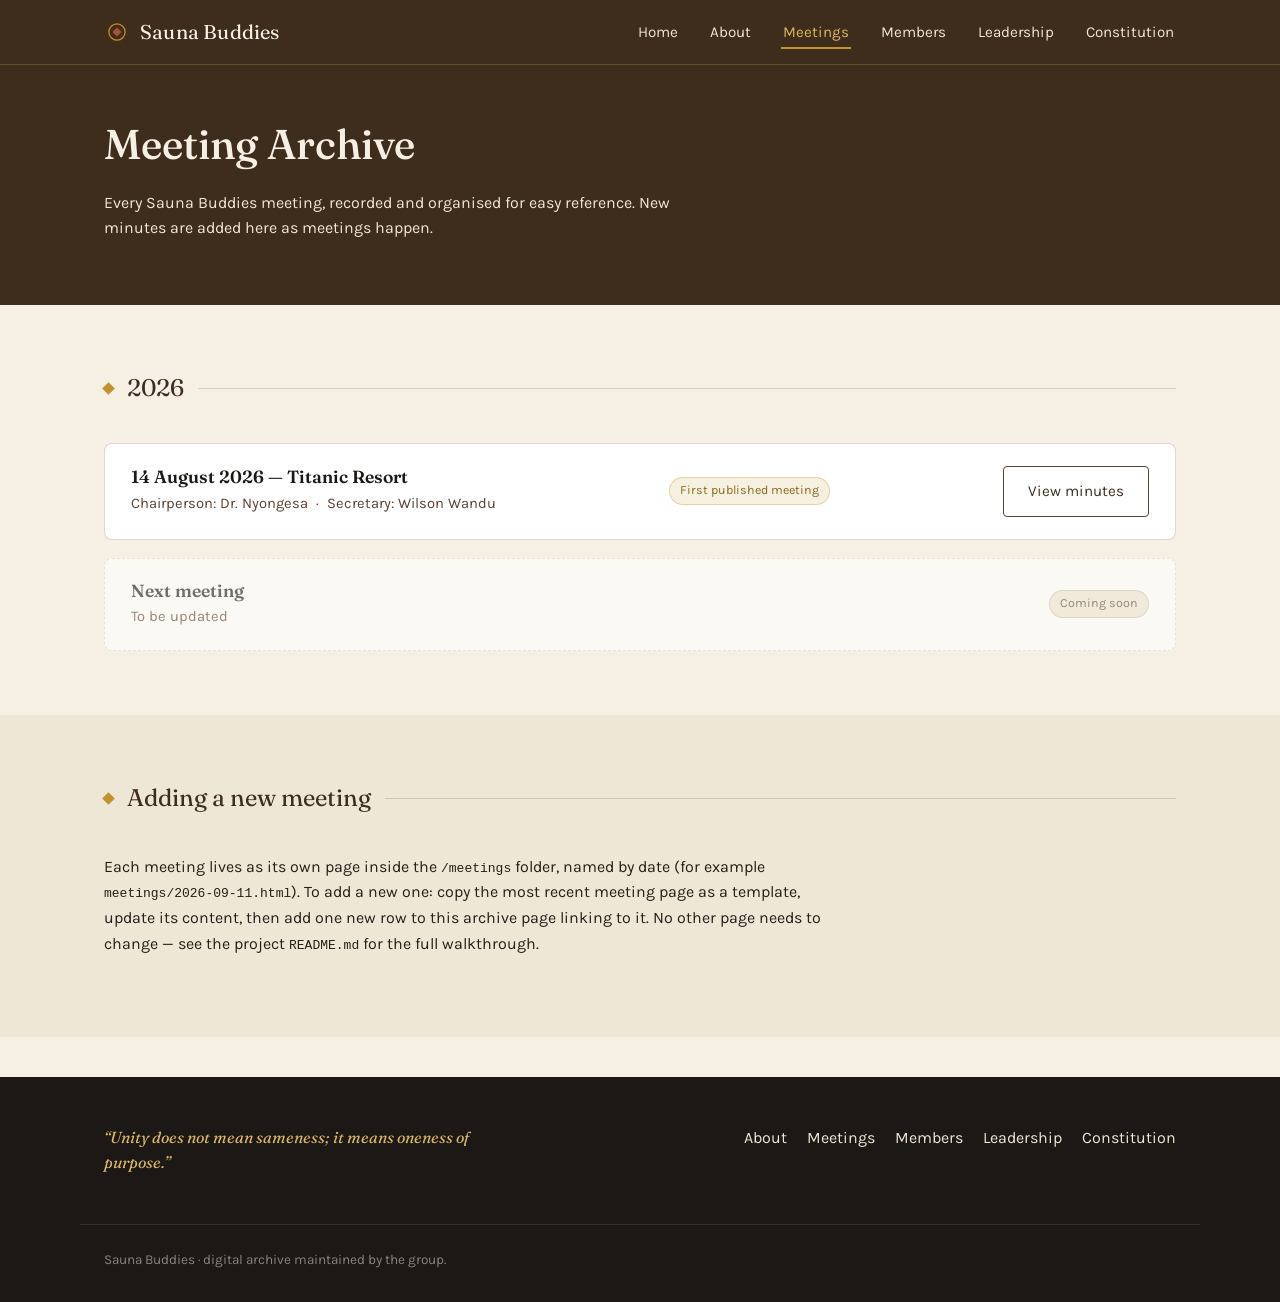
==== meetings.html @ 8da0b1af "Add files via upload" ====
<!DOCTYPE html>
<html lang="en">
<head>
<meta charset="UTF-8">
<meta name="viewport" content="width=device-width, initial-scale=1.0">
<title>Meetings — Sauna Buddies</title>
<meta name="description" content="Archive of Sauna Buddies meeting minutes, starting with 14 August 2026.">
<link rel="icon" type="image/svg+xml" href="assets/favicon.svg">
<link rel="preconnect" href="https://fonts.googleapis.com">
<link rel="preconnect" href="https://fonts.gstatic.com" crossorigin>
<link href="https://fonts.googleapis.com/css2?family=Fraunces:opsz,wght@9..144,500;9..144,600&family=Karla:wght@400;500;700&display=swap" rel="stylesheet">
<link rel="stylesheet" href="css/style.css">
</head>
<body>

<header class="site-header">
  <nav class="nav">
    <a class="nav-brand" href="index.html">
      <svg class="nav-mark" viewBox="0 0 64 64" aria-hidden="true">
        <rect width="64" height="64" rx="10" fill="#3E2C1C"/>
        <circle cx="32" cy="32" r="20" fill="none" stroke="#C0932F" stroke-width="3"/>
        <rect x="24" y="24" width="16" height="16" transform="rotate(45 32 32)" fill="#A85332"/>
      </svg>
      Sauna Buddies
    </a>
    <button class="nav-toggle" aria-label="Toggle navigation" aria-expanded="false">Menu</button>
    <ul class="nav-links">
      <li><a href="index.html">Home</a></li>
      <li><a href="about.html">About</a></li>
      <li><a href="meetings.html" aria-current="page">Meetings</a></li>
      <li><a href="members.html">Members</a></li>
      <li><a href="leadership.html">Leadership</a></li>
      <li><a href="constitution.html">Constitution</a></li>
    </ul>
  </nav>
</header>

<main>
  <div class="page-header">
    <div class="container">
      <h1>Meeting Archive</h1>
      <p>Every Sauna Buddies meeting, recorded and organised for easy reference. New minutes are added here as meetings happen.</p>
    </div>
  </div>

  <section>
    <div class="container">
      <div class="section-divider"><span class="diamond"></span><span class="section-label">2026</span><span class="rule"></span></div>
      <div class="meeting-list">
        <div class="meeting-row">
          <div class="meeting-info">
            <h3>14 August 2026 &mdash; Titanic Resort</h3>
            <p>Chairperson: Dr. Nyongesa &nbsp;&middot;&nbsp; Secretary: Wilson Wandu</p>
          </div>
          <span class="tag tag-gold">First published meeting</span>
          <a class="btn btn-outline-dark" href="meetings/2026-08-14.html">View minutes</a>
        </div>

        <div class="meeting-row meeting-row-placeholder">
          <div class="meeting-info">
            <h3>Next meeting</h3>
            <p>To be updated</p>
          </div>
          <span class="tag">Coming soon</span>
        </div>
      </div>
    </div>
  </section>

  <section class="on-dim">
    <div class="container">
      <div class="section-divider"><span class="diamond"></span><span class="section-label">Adding a new meeting</span><span class="rule"></span></div>
      <p>Each meeting lives as its own page inside the <code>/meetings</code> folder, named by date (for example <code>meetings/2026-09-11.html</code>). To add a new one: copy the most recent meeting page as a template, update its content, then add one new row to this archive page linking to it. No other page needs to change &mdash; see the project <code>README.md</code> for the full walkthrough.</p>
    </div>
  </section>
</main>

<footer class="site-footer">
  <div class="container footer-inner">
    <p class="footer-quote">&ldquo;Unity does not mean sameness; it means oneness of purpose.&rdquo;</p>
    <ul class="footer-links">
      <li><a href="about.html">About</a></li>
      <li><a href="meetings.html">Meetings</a></li>
      <li><a href="members.html">Members</a></li>
      <li><a href="leadership.html">Leadership</a></li>
      <li><a href="constitution.html">Constitution</a></li>
    </ul>
  </div>
  <div class="container footer-fine">Sauna Buddies &middot; digital archive maintained by the group.</div>
</footer>

<script src="js/main.js"></script>
</body>
</html>
---- css/style.css ----
/* =========================================================
   Sauna Buddies — Design System
   Palette: earthy brown, charcoal, ochre gold, terracotta,
   muted green, warm cream. Fraunces (display) + Karla (body).
   ========================================================= */

:root {
  --brown-deep: #3E2C1C;
  --brown-mid: #5A4130;
  --charcoal: #1B1815;
  --gold: #C0932F;
  --gold-soft: #DCB863;
  --terracotta: #A85332;
  --green: #5B6B4C;
  --cream: #F6F0E4;
  --cream-dim: #EFE7D6;
  --ink: #241F1A;
  --line: rgba(62, 44, 28, 0.18);

  --font-display: "Fraunces", Georgia, "Times New Roman", serif;
  --font-body: "Karla", -apple-system, BlinkMacSystemFont, "Segoe UI", sans-serif;

  --radius-sm: 4px;
  --radius-md: 8px;
  --content-width: 72ch;
  --page-max: 1120px;
}

* { box-sizing: border-box; }

html {
  scroll-behavior: smooth;
}

@media (prefers-reduced-motion: reduce) {
  html { scroll-behavior: auto; }
  * { animation-duration: 0.01ms !important; transition-duration: 0.01ms !important; }
}

body {
  margin: 0;
  font-family: var(--font-body);
  background: var(--cream);
  color: var(--ink);
  line-height: 1.6;
  -webkit-font-smoothing: antialiased;
}

img { max-width: 100%; display: block; }

a {
  color: inherit;
  text-decoration: none;
}

h1, h2, h3, h4 {
  font-family: var(--font-display);
  font-weight: 600;
  line-height: 1.15;
  margin: 0 0 0.5em;
  color: var(--charcoal);
}

h1 { font-weight: 500; }

p { margin: 0 0 1em; max-width: var(--content-width); }

.container {
  width: 100%;
  max-width: var(--page-max);
  margin: 0 auto;
  padding: 0 24px;
}

/* Focus visibility */
a:focus-visible, button:focus-visible, summary:focus-visible {
  outline: 2px solid var(--terracotta);
  outline-offset: 3px;
}

/* ---------------- Header / Nav ---------------- */

.site-header {
  background: var(--brown-deep);
  position: sticky;
  top: 0;
  z-index: 50;
  border-bottom: 1px solid rgba(220, 184, 99, 0.25);
}

.nav {
  display: flex;
  align-items: center;
  justify-content: space-between;
  padding: 16px 24px;
  max-width: var(--page-max);
  margin: 0 auto;
}

.nav-brand {
  display: flex;
  align-items: center;
  gap: 10px;
  color: var(--cream);
  font-family: var(--font-display);
  font-size: 1.25rem;
  letter-spacing: 0.01em;
}

.nav-mark {
  width: 26px;
  height: 26px;
  flex-shrink: 0;
}

.nav-links {
  display: flex;
  gap: 28px;
  list-style: none;
  margin: 0;
  padding: 0;
}

.nav-links a {
  color: var(--cream-dim);
  font-size: 0.95rem;
  padding: 6px 2px;
  border-bottom: 2px solid transparent;
  transition: border-color 0.2s ease, color 0.2s ease;
}

.nav-links a:hover,
.nav-links a[aria-current="page"] {
  color: var(--gold-soft);
  border-bottom-color: var(--gold);
}

.nav-toggle {
  display: none;
  background: none;
  border: 1px solid var(--cream-dim);
  border-radius: var(--radius-sm);
  color: var(--cream);
  padding: 8px 10px;
  font-size: 0.9rem;
  cursor: pointer;
}

@media (max-width: 760px) {
  .nav-toggle { display: inline-block; }
  .nav-links {
    display: none;
    position: absolute;
    top: 100%;
    left: 0;
    right: 0;
    background: var(--brown-deep);
    flex-direction: column;
    gap: 0;
    padding: 8px 24px 16px;
    border-bottom: 1px solid rgba(220, 184, 99, 0.25);
  }
  .nav-links.open { display: flex; }
  .nav-links a { display: block; padding: 12px 0; border-bottom: 1px solid rgba(255,255,255,0.08); }
}

/* ---------------- Hero ---------------- */

.hero {
  position: relative;
  background: var(--brown-deep);
  color: var(--cream);
  overflow: hidden;
  padding: 88px 0 96px;
}

.hero-pattern {
  position: absolute;
  inset: 0;
  opacity: 0.14;
  pointer-events: none;
}

.hero-inner {
  position: relative;
  max-width: var(--page-max);
  margin: 0 auto;
  padding: 0 24px;
}

.hero-eyebrow-mark {
  width: 40px;
  height: 40px;
  margin-bottom: 28px;
}

.hero h1 {
  color: var(--cream);
  font-size: clamp(2.2rem, 5vw, 3.4rem);
  max-width: 16ch;
  margin-bottom: 20px;
}

.hero-lede {
  color: var(--cream-dim);
  font-size: 1.15rem;
  max-width: 52ch;
}

.hero-quote {
  margin-top: 40px;
  padding-left: 20px;
  border-left: 3px solid var(--gold);
  max-width: 46ch;
}

.hero-quote p {
  font-family: var(--font-display);
  font-style: italic;
  font-size: 1.2rem;
  color: var(--gold-soft);
  margin-bottom: 6px;
}

.hero-quote p:last-child { margin-bottom: 0; }

/* Small page header (non-home pages) */
.page-header {
  background: var(--brown-deep);
  color: var(--cream);
  padding: 56px 0 48px;
}

.page-header h1 { color: var(--cream); font-size: clamp(1.9rem, 4vw, 2.6rem); }
.page-header p { color: var(--cream-dim); max-width: 60ch; }

/* ---------------- Sections ---------------- */

section { padding: 64px 0; }

.section-tight { padding: 40px 0; }

.section-divider {
  display: flex;
  align-items: center;
  gap: 14px;
  margin-bottom: 36px;
}

.section-divider .diamond {
  width: 9px; height: 9px;
  background: var(--gold);
  transform: rotate(45deg);
  flex-shrink: 0;
}

.section-divider .rule {
  flex: 1;
  height: 1px;
  background: var(--line);
}

.section-label {
  font-family: var(--font-display);
  font-size: 1.5rem;
  color: var(--brown-deep);
}

.on-dark { background: var(--brown-deep); color: var(--cream); }
.on-dim { background: var(--cream-dim); }

/* ---------------- Cards ---------------- */

.card-grid {
  display: grid;
  grid-template-columns: repeat(auto-fit, minmax(260px, 1fr));
  gap: 24px;
}

.card {
  background: #fff;
  border: 1px solid var(--line);
  border-radius: var(--radius-md);
  padding: 28px;
}

.card h3 {
  font-size: 1.15rem;
  margin-bottom: 10px;
}

.card p:last-child { margin-bottom: 0; }

.tag {
  display: inline-block;
  font-size: 0.78rem;
  padding: 3px 10px;
  border-radius: 999px;
  background: var(--cream-dim);
  color: var(--brown-mid);
  border: 1px solid var(--line);
}

.tag-terracotta { background: rgba(168, 83, 50, 0.12); color: var(--terracotta); border-color: rgba(168, 83, 50, 0.3); }
.tag-green { background: rgba(91, 107, 76, 0.12); color: var(--green); border-color: rgba(91, 107, 76, 0.3); }
.tag-gold { background: rgba(192, 147, 47, 0.14); color: #8a6a1f; border-color: rgba(192, 147, 47, 0.35); }

/* ---------------- Buttons / links ---------------- */

.btn {
  display: inline-block;
  padding: 12px 24px;
  border-radius: var(--radius-sm);
  font-size: 0.95rem;
  border: 1px solid transparent;
  transition: background 0.2s ease, color 0.2s ease, border-color 0.2s ease;
}

.btn-primary {
  background: var(--gold);
  color: var(--charcoal);
}
.btn-primary:hover { background: var(--gold-soft); }

.btn-outline {
  border-color: var(--cream-dim);
  color: var(--cream);
}
.btn-outline:hover { border-color: var(--gold); color: var(--gold-soft); }

.btn-outline-dark {
  border-color: var(--brown-mid);
  color: var(--brown-deep);
}
.btn-outline-dark:hover { border-color: var(--terracotta); color: var(--terracotta); }

.link-arrow {
  color: var(--terracotta);
  font-weight: 600;
  font-size: 0.95rem;
}

/* ---------------- Quick links (home) ---------------- */

.quick-links {
  display: grid;
  grid-template-columns: repeat(auto-fit, minmax(200px, 1fr));
  gap: 16px;
}

.quick-link-card {
  border: 1px solid var(--line);
  border-radius: var(--radius-md);
  padding: 22px;
  background: #fff;
  transition: border-color 0.2s ease, transform 0.15s ease;
}
.quick-link-card:hover { border-color: var(--gold); transform: translateY(-2px); }
.quick-link-card h4 { margin-bottom: 6px; font-family: var(--font-body); font-weight: 700; font-size: 1rem; }
.quick-link-card p { font-size: 0.9rem; color: var(--brown-mid); margin: 0; }

/* ---------------- Principles list ---------------- */

.principles-list {
  list-style: none;
  margin: 0;
  padding: 0;
  display: grid;
  gap: 20px;
}

.principles-list li {
  display: flex;
  gap: 16px;
  align-items: flex-start;
}

.principle-mark {
  width: 10px; height: 10px;
  margin-top: 8px;
  background: var(--terracotta);
  transform: rotate(45deg);
  flex-shrink: 0;
}

/* ---------------- Meeting archive ---------------- */

.meeting-list {
  display: grid;
  gap: 18px;
}

.meeting-row {
  display: flex;
  justify-content: space-between;
  align-items: center;
  gap: 20px;
  padding: 22px 26px;
  background: #fff;
  border: 1px solid var(--line);
  border-radius: var(--radius-md);
  flex-wrap: wrap;
}

.meeting-row .meeting-info h3 { margin-bottom: 4px; font-size: 1.1rem; }
.meeting-row .meeting-info p { margin: 0; color: var(--brown-mid); font-size: 0.92rem; }

.meeting-row-placeholder {
  opacity: 0.6;
  border-style: dashed;
}

/* ---------------- Meeting detail page ---------------- */

.meeting-meta-grid {
  display: grid;
  grid-template-columns: repeat(auto-fit, minmax(160px, 1fr));
  gap: 18px;
  margin-bottom: 8px;
}

.meta-item .meta-label {
  font-size: 0.8rem;
  color: var(--brown-mid);
  margin-bottom: 4px;
}
.meta-item .meta-value {
  font-family: var(--font-display);
  font-size: 1.15rem;
  color: var(--charcoal);
}

.minutes-toc {
  display: flex;
  flex-wrap: wrap;
  gap: 8px 18px;
  padding: 18px 22px;
  background: var(--cream-dim);
  border-radius: var(--radius-md);
  border: 1px solid var(--line);
  margin-bottom: 8px;
}
.minutes-toc a { font-size: 0.88rem; color: var(--brown-mid); }
.minutes-toc a:hover { color: var(--terracotta); }

details.minutes-section {
  border: 1px solid var(--line);
  border-radius: var(--radius-md);
  background: #fff;
  margin-bottom: 14px;
  overflow: hidden;
}

details.minutes-section summary {
  cursor: pointer;
  padding: 18px 24px;
  font-family: var(--font-display);
  font-size: 1.1rem;
  color: var(--brown-deep);
  list-style: none;
  display: flex;
  justify-content: space-between;
  align-items: center;
}
details.minutes-section summary::-webkit-details-marker { display: none; }
details.minutes-section summary::after {
  content: "+";
  font-family: var(--font-body);
  color: var(--terracotta);
  font-size: 1.3rem;
}
details.minutes-section[open] summary::after { content: "\2212"; }

.minutes-section-body {
  padding: 0 24px 22px;
}

.minutes-section-body ul { margin: 0; padding-left: 20px; }
.minutes-section-body li { margin-bottom: 8px; }

.resolution-list, .action-table {
  width: 100%;
}

.resolution-item {
  display: flex;
  gap: 14px;
  padding: 14px 0;
  border-bottom: 1px solid var(--line);
}
.resolution-item:last-child { border-bottom: none; }
.resolution-index {
  font-family: var(--font-display);
  color: var(--gold);
  font-size: 1.1rem;
  flex-shrink: 0;
  width: 2ch;
}

table.action-table {
  border-collapse: collapse;
  margin-top: 6px;
}
table.action-table th, table.action-table td {
  text-align: left;
  padding: 12px 16px;
  border-bottom: 1px solid var(--line);
  font-size: 0.92rem;
}
table.action-table th {
  color: var(--brown-mid);
  font-weight: 700;
  font-size: 0.82rem;
}

.pillars-grid {
  display: grid;
  grid-template-columns: repeat(auto-fit, minmax(180px, 1fr));
  gap: 16px;
}
.pillar-card {
  padding: 20px;
  border: 1px solid var(--line);
  border-radius: var(--radius-md);
  background: var(--cream-dim);
}
.pillar-card h4 { margin-bottom: 4px; font-size: 1rem; }

/* ---------------- Placeholder blocks ---------------- */

.placeholder-card {
  border: 1px dashed var(--brown-mid);
  border-radius: var(--radius-md);
  padding: 22px;
  background: rgba(90, 65, 48, 0.05);
  color: var(--brown-mid);
}
.placeholder-card .placeholder-label {
  font-size: 0.78rem;
  text-transform: none;
  color: var(--terracotta);
  margin-bottom: 6px;
  display: block;
}

/* ---------------- Footer ---------------- */

.site-footer {
  background: var(--charcoal);
  color: var(--cream-dim);
  padding: 48px 0 32px;
  margin-top: 40px;
}

.footer-inner {
  display: flex;
  justify-content: space-between;
  gap: 24px;
  flex-wrap: wrap;
}

.footer-quote {
  font-family: var(--font-display);
  font-style: italic;
  color: var(--gold-soft);
  max-width: 40ch;
}

.footer-links {
  list-style: none;
  padding: 0;
  margin: 0;
  display: flex;
  gap: 20px;
  flex-wrap: wrap;
}
.footer-links a:hover { color: var(--gold-soft); }

.footer-fine {
  margin-top: 32px;
  padding-top: 24px;
  border-top: 1px solid rgba(255,255,255,0.1);
  font-size: 0.85rem;
  color: rgba(246,240,228,0.5);
}

/* ---------------- Utility ---------------- */

.mt-0 { margin-top: 0; }
.text-center { text-align: center; }
.grid-2 { display: grid; grid-template-columns: 1fr 1fr; gap: 40px; }
@media (max-width: 760px) { .grid-2 { grid-template-columns: 1fr; } }
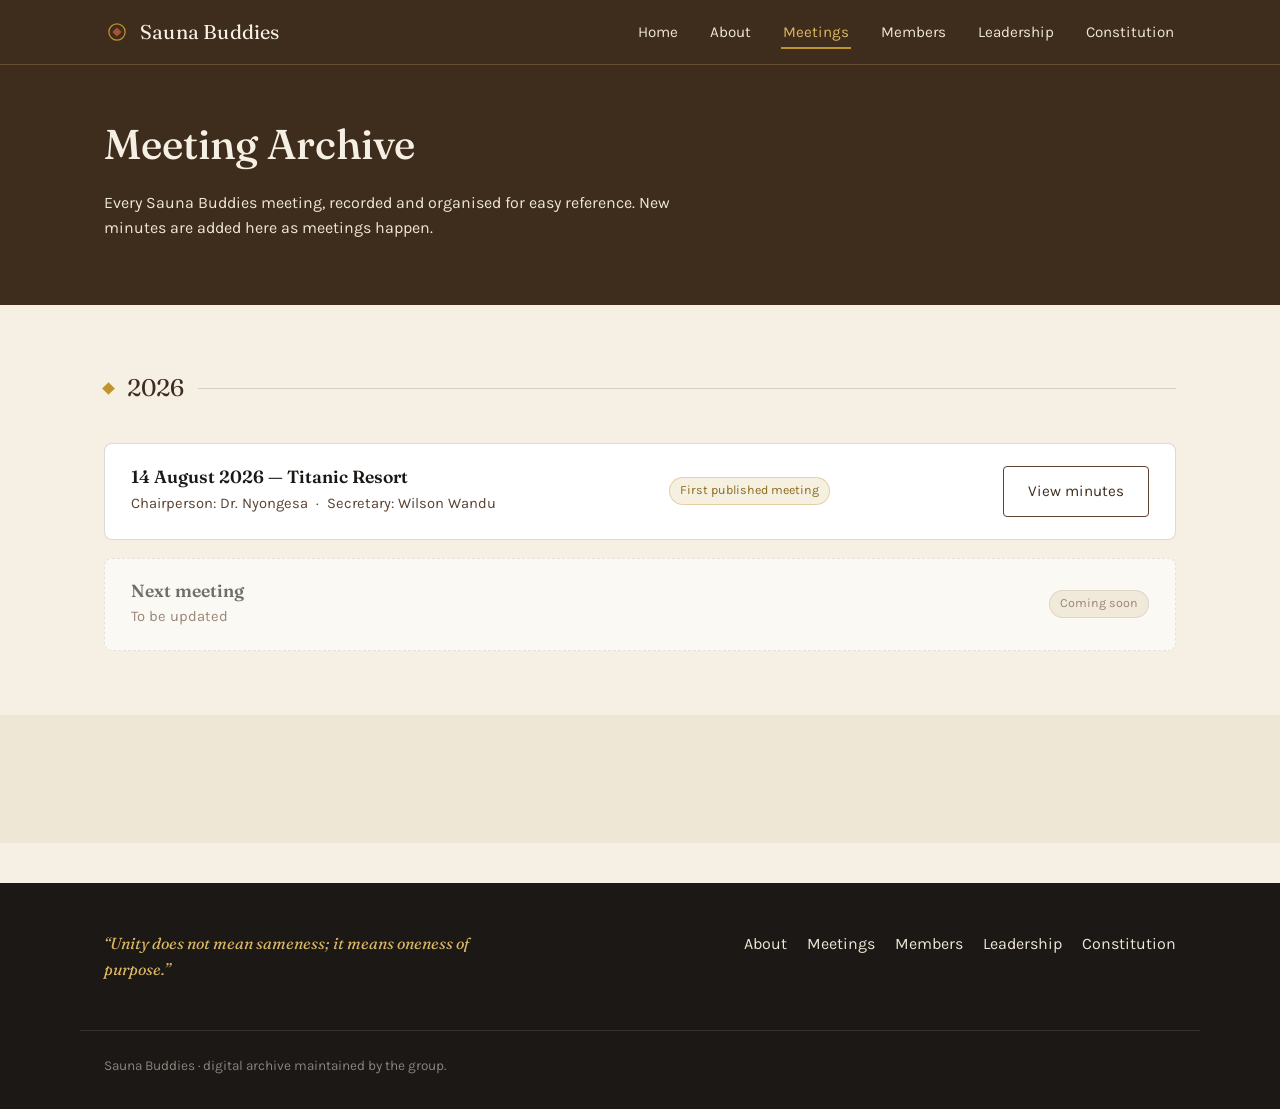
==== commit 45851300: "Update meetings.html" ====
--- a/meetings.html
+++ b/meetings.html
@@ -69,9 +69,7 @@
 
   <section class="on-dim">
     <div class="container">
-      <div class="section-divider"><span class="diamond"></span><span class="section-label">Adding a new meeting</span><span class="rule"></span></div>
-      <p>Each meeting lives as its own page inside the <code>/meetings</code> folder, named by date (for example <code>meetings/2026-09-11.html</code>). To add a new one: copy the most recent meeting page as a template, update its content, then add one new row to this archive page linking to it. No other page needs to change &mdash; see the project <code>README.md</code> for the full walkthrough.</p>
-    </div>
+      
   </section>
 </main>
 
